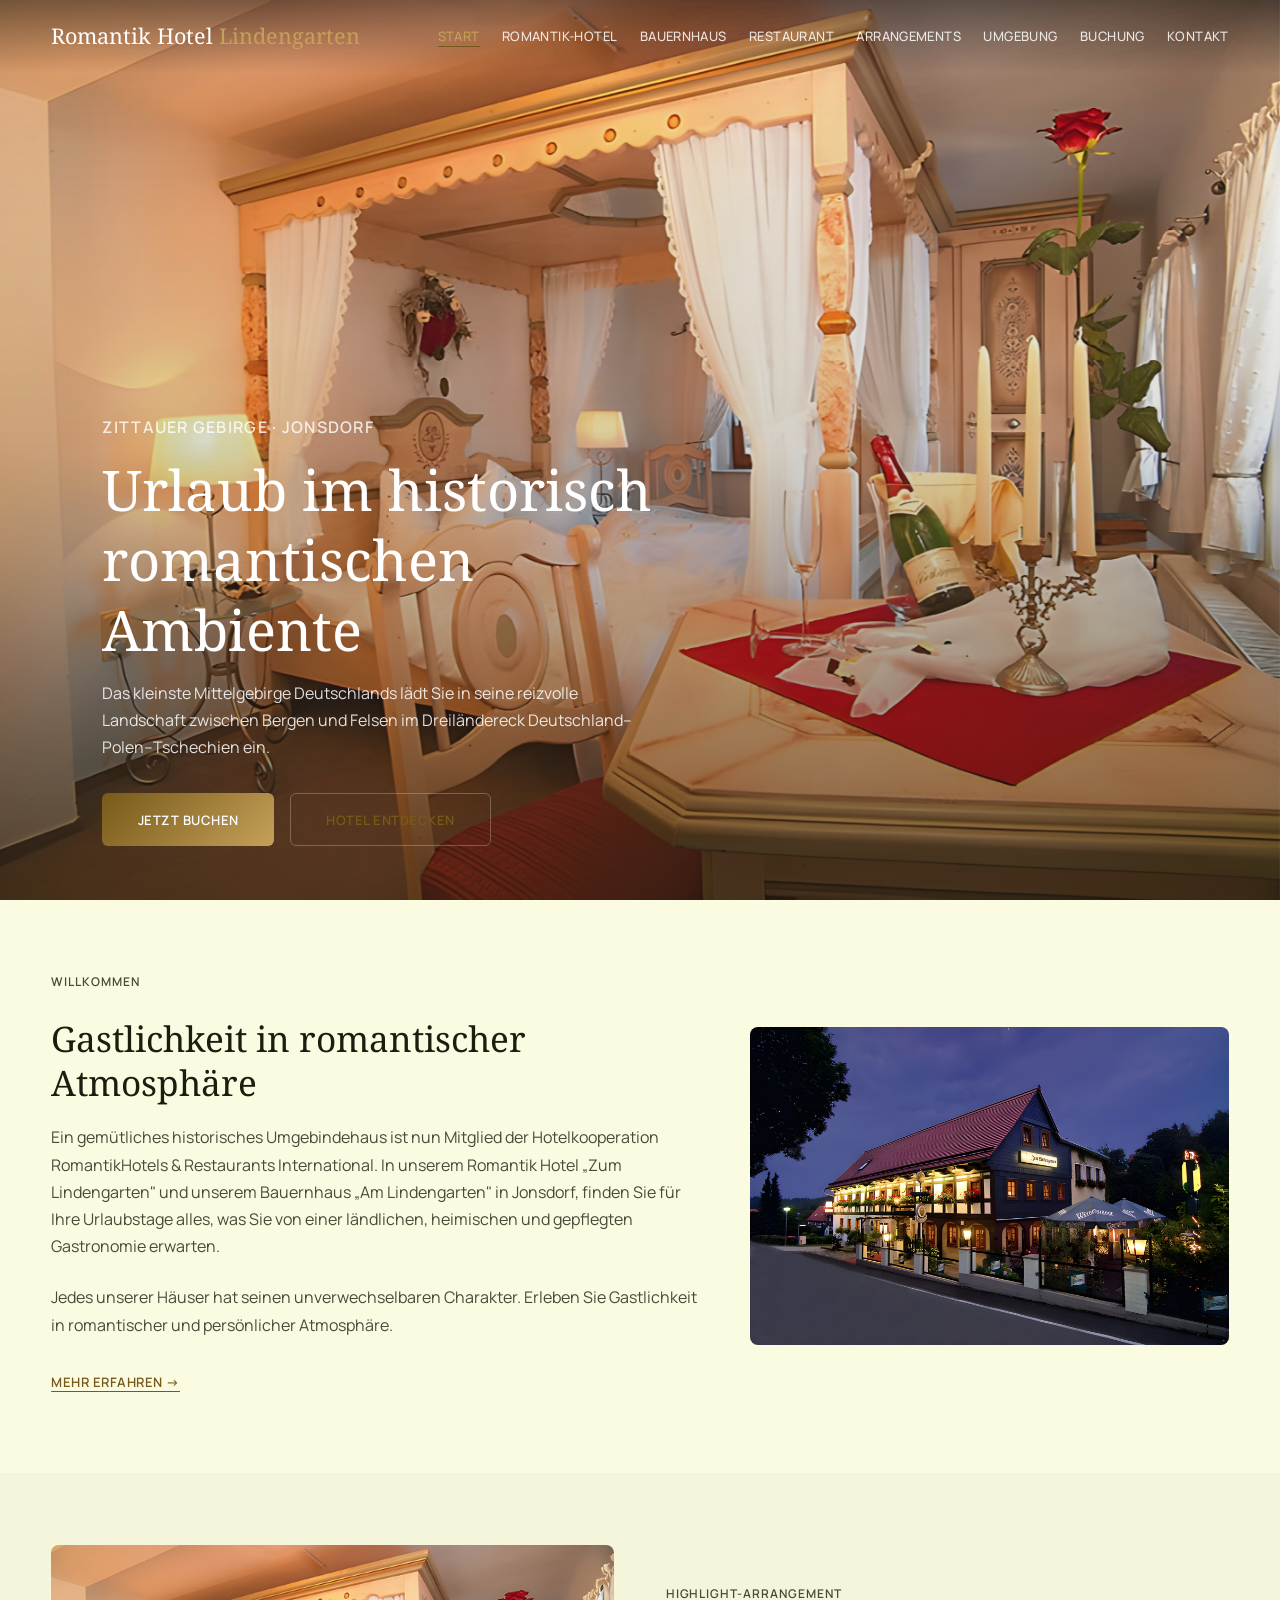
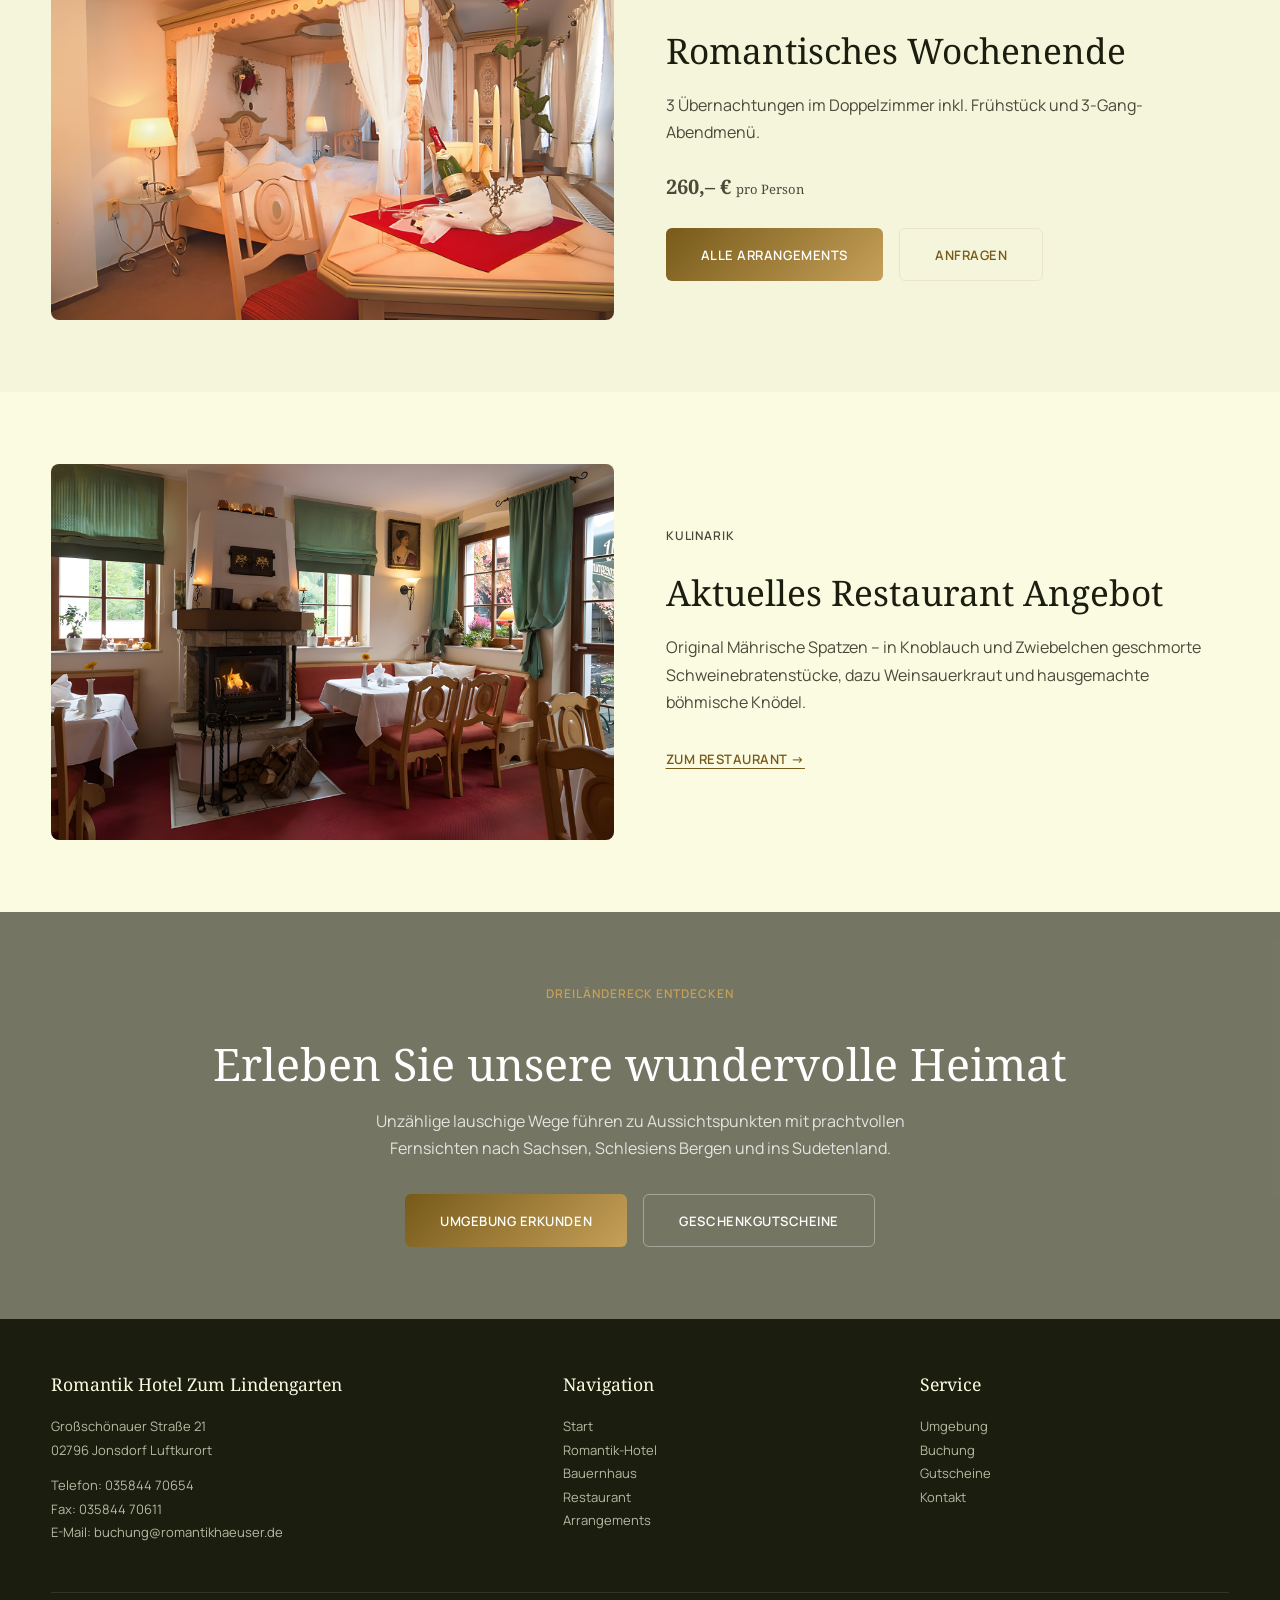
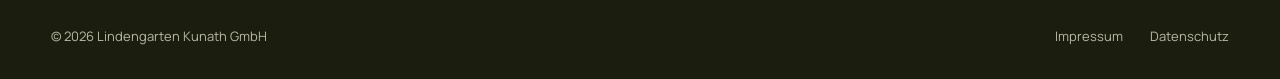
==== index.html @ 22deb22e "Add files via upload" ====
<!DOCTYPE html>
<html lang="de">
<head>
  <meta charset="UTF-8">
  <meta name="viewport" content="width=device-width, initial-scale=1.0">
  <title>Romantik Hotel Zum Lindengarten – Urlaub im Zittauer Gebirge</title>
  <meta name="description" content="Romantik Hotel Zum Lindengarten in Jonsdorf – Urlaub im historisch romantischen Ambiente im Zittauer Gebirge.">
  <link rel="stylesheet" href="css/style.css">
</head>
<body>

  <!-- ========== NAVIGATION ========== -->
  <nav class="nav-wrap">
    <div class="nav-inner">
      <a href="index.html" class="nav-logo">Romantik Hotel <span>Lindengarten</span></a>
      <ul class="nav-links">
        <li><a href="index.html">Start</a></li>
        <li><a href="romantik-hotel.html">Romantik-Hotel</a></li>
        <li><a href="bauernhaus.html">Bauernhaus</a></li>
        <li><a href="restaurant.html">Restaurant</a></li>
        <li><a href="arrangements.html">Arrangements</a></li>
        <li><a href="umgebung.html">Umgebung</a></li>
        <li><a href="buchung.html">Buchung</a></li>
        <li><a href="kontakt.html">Kontakt</a></li>
      </ul>
      <button class="nav-toggle" aria-label="Menü öffnen">
        <span></span><span></span><span></span>
      </button>
    </div>
  </nav>

  <!-- ========== HERO ========== -->
  <section class="hero">
    <div class="hero-bg" style="background-image:url('bilder/romantik-hotel-lindengarten-zittauer-gebirge-hochzeitszimmer.jpg')"></div>
    <div class="hero-overlay"></div>
    <div class="hero-content">
      <p class="overline">Zittauer Gebirge · Jonsdorf</p>
      <h1>Urlaub im historisch romantischen Ambiente</h1>
      <p>Das kleinste Mittelgebirge Deutschlands lädt Sie in seine reizvolle Landschaft zwischen Bergen und Felsen im Dreiländereck Deutschland–Polen–Tschechien ein.</p>
      <div style="display:flex;gap:1rem;flex-wrap:wrap;">
        <a href="buchung.html" class="btn btn-primary">Jetzt buchen</a>
        <a href="romantik-hotel.html" class="btn btn-secondary">Hotel entdecken</a>
      </div>
    </div>
  </section>

  <!-- ========== INTRO ========== -->
  <section class="section">
    <div class="container">
      <div class="split split-offset reveal">
        <div class="split-text">
          <p class="overline">Willkommen</p>
          <h2>Gastlichkeit in romantischer Atmosphäre</h2>
          <p>Ein gemütliches historisches Umgebindehaus ist nun Mitglied der Hotelkooperation RomantikHotels &amp; Restaurants International. In unserem Romantik Hotel „Zum Lindengarten" und unserem Bauernhaus „Am Lindengarten" in Jonsdorf, finden Sie für Ihre Urlaubstage alles, was Sie von einer ländlichen, heimischen und gepflegten Gastronomie erwarten.</p>
          <p>Jedes unserer Häuser hat seinen unverwechselbaren Charakter. Erleben Sie Gastlichkeit in romantischer und persönlicher Atmosphäre.</p>
          <a href="romantik-hotel.html" class="btn btn-tertiary">Mehr erfahren →</a>
        </div>
        <div class="split-img">
          <img src="bilder/romantik-hotel-abend.jpg" alt="Romantik Hotel Zum Lindengarten am Abend" loading="lazy">
        </div>
      </div>
    </div>
  </section>

  <!-- ========== ROMANTISCHES WOCHENENDE TEASER ========== -->
  <section class="section section-alt">
    <div class="container">
      <div class="split split-reverse reveal">
        <div class="split-text">
          <p class="overline">Highlight-Arrangement</p>
          <h2>Romantisches Wochenende</h2>
          <p>3 Übernachtungen im Doppelzimmer inkl. Frühstück und 3-Gang-Abendmenü.</p>
          <p class="card-price">260,– € <small>pro Person</small></p>
          <div style="margin-top:1.5rem;display:flex;gap:1rem;flex-wrap:wrap;">
            <a href="arrangements.html" class="btn btn-primary">Alle Arrangements</a>
            <a href="buchung.html" class="btn btn-secondary">Anfragen</a>
          </div>
        </div>
        <div class="split-img">
          <img src="bilder/romantik-hotel-lindengarten-zittauer-gebirge-hochzeitszimmer.jpg" alt="Romantisches Zimmer im Romantik Hotel" loading="lazy">
        </div>
      </div>
    </div>
  </section>

  <!-- ========== RESTAURANT TEASER ========== -->
  <section class="section">
    <div class="container">
      <div class="split reveal">
        <div class="split-img">
          <img src="bilder/restaurant-kaminzimmer.jpg" alt="Kaminzimmer im Restaurant" loading="lazy">
        </div>
        <div class="split-text">
          <p class="overline">Kulinarik</p>
          <h2>Aktuelles Restaurant Angebot</h2>
          <p>Original Mährische Spatzen – in Knoblauch und Zwiebelchen geschmorte Schweinebratenstücke, dazu Weinsauerkraut und hausgemachte böhmische Knödel.</p>
          <a href="restaurant.html" class="btn btn-tertiary">Zum Restaurant →</a>
        </div>
      </div>
    </div>
  </section>

  <!-- ========== CTA BANNER ========== -->
  <section class="cta-banner" style="background-image:url('bilder/umgebung_berglandschaft.jpg')">
    <div class="container">
      <p class="overline" style="color:var(--primary-container)">Dreiländereck entdecken</p>
      <h2>Erleben Sie unsere wundervolle Heimat</h2>
      <p>Unzählige lauschige Wege führen zu Aussichtspunkten mit prachtvollen Fernsichten nach Sachsen, Schlesiens Bergen und ins Sudetenland.</p>
      <div style="display:flex;gap:1rem;justify-content:center;flex-wrap:wrap;">
        <a href="umgebung.html" class="btn btn-primary">Umgebung erkunden</a>
        <a href="https://www.yovite.com/Restaurant-Gutschein-R-84114902.html?REF=REST" class="btn btn-secondary" style="color:#fff;border-color:rgba(255,255,255,.35);" target="_blank" rel="noopener">Geschenkgutscheine</a>
      </div>
    </div>
  </section>

  <!-- ========== FOOTER ========== -->
  <footer class="footer">
    <div class="container">
      <div class="footer-grid">
        <div>
          <h4>Romantik Hotel Zum Lindengarten</h4>
          <p>Großschönauer Straße 21<br>02796 Jonsdorf Luftkurort</p>
          <p style="margin-top:.75rem;">
            Telefon: 035844 70654<br>
            Fax: 035844 70611<br>
            E-Mail: <a href="mailto:buchung@romantikhaeuser.de">buchung@romantikhaeuser.de</a>
          </p>
        </div>
        <div>
          <h4>Navigation</h4>
          <ul>
            <li><a href="index.html">Start</a></li>
            <li><a href="romantik-hotel.html">Romantik-Hotel</a></li>
            <li><a href="bauernhaus.html">Bauernhaus</a></li>
            <li><a href="restaurant.html">Restaurant</a></li>
            <li><a href="arrangements.html">Arrangements</a></li>
          </ul>
        </div>
        <div>
          <h4>Service</h4>
          <ul>
            <li><a href="umgebung.html">Umgebung</a></li>
            <li><a href="buchung.html">Buchung</a></li>
            <li><a href="https://www.yovite.com/Restaurant-Gutschein-R-84114902.html?REF=REST" target="_blank" rel="noopener">Gutscheine</a></li>
            <li><a href="kontakt.html">Kontakt</a></li>
          </ul>
        </div>
      </div>
      <div class="footer-bottom">
        <span>&copy; 2026 Lindengarten Kunath GmbH</span>
        <div>
          <a href="impressum.html">Impressum</a>
          <a href="datenschutz.html">Datenschutz</a>
        </div>
      </div>
    </div>
  </footer>

  <script src="js/main.js"></script>
</body>
</html>
---- css/style.css ----
/* ============================================================
   ROMANTIK HOTEL ZUM LINDENGARTEN
   Design System: "The Modern Heirloom" – High-End Editorial
   ============================================================ */

/* --- Google Fonts --- */
@import url('https://fonts.googleapis.com/css2?family=Manrope:wght@300;400;500;600;700&family=Noto+Serif:ital,wght@0,400;0,700;1,400&display=swap');

/* --- CSS Custom Properties --- */
:root {
  /* Core Palette */
  --surface:                  #fbfbe2;
  --surface-dim:              #dbdcc3;
  --surface-container-lowest: #ffffff;
  --surface-container-low:    #f5f5dc;
  --surface-container:        #efefd7;
  --surface-container-high:   #e9e9d1;
  --surface-container-highest:#e4e4cc;

  --primary:            #775a19;
  --primary-container:  #c5a059;
  --on-primary:         #ffffff;

  --secondary:          #745853;
  --tertiary:           #75584d;

  --on-surface:         #1b1d0e;
  --on-surface-variant: #4a4a3a;
  --on-background:      #1b1d0e;

  --outline-variant:    #d1c5b4;

  /* Typography */
  --font-serif:  'Noto Serif', Georgia, serif;
  --font-sans:   'Manrope', 'Segoe UI', sans-serif;

  --display-lg:  clamp(2.4rem, 5vw, 3.5rem);
  --display-md:  clamp(2rem, 4vw, 2.8rem);
  --headline-lg: clamp(1.6rem, 3vw, 2.2rem);
  --headline-md: clamp(1.3rem, 2.5vw, 1.75rem);
  --title-lg:    1.25rem;
  --title-md:    1.1rem;
  --body-lg:     1rem;
  --body-md:     0.9375rem;
  --body-sm:     0.8125rem;
  --label:       0.75rem;

  /* Shadows – Ambient only */
  --shadow-ambient: 0 8px 50px rgba(27,29,14,.06);
  --shadow-elevated:0 12px 60px rgba(27,29,14,.08);

  /* Layout */
  --content-max:  1280px;
  --content-narrow: 900px;

  /* Transitions */
  --ease-elegant: cubic-bezier(.25,.46,.45,.94);
  --duration:     .45s;
}

/* --- Reset & Base --- */
*,*::before,*::after { box-sizing: border-box; margin: 0; padding: 0; }

html {
  scroll-behavior: smooth;
  -webkit-font-smoothing: antialiased;
  -moz-osx-font-smoothing: grayscale;
}

body {
  font-family: var(--font-sans);
  font-size: var(--body-lg);
  font-weight: 400;
  line-height: 1.7;
  color: var(--on-surface);
  background-color: var(--surface);
}

img { display: block; max-width: 100%; height: auto; }
a   { color: var(--primary); text-decoration: none; transition: color var(--duration) var(--ease-elegant); }
a:hover { color: var(--secondary); }

h1,h2,h3,h4 { font-family: var(--font-serif); font-weight: 400; line-height: 1.25; color: var(--on-background); }

::selection { background: var(--primary-container); color: var(--on-primary); }

/* --- Utility --- */
.overline {
  font-family: var(--font-sans);
  font-size: var(--label);
  font-weight: 600;
  letter-spacing: .08em;
  text-transform: uppercase;
  color: var(--primary);
}

.container      { max-width: var(--content-max); margin-inline: auto; padding-inline: clamp(1.5rem,4vw,4rem); }
.container-narrow { max-width: var(--content-narrow); margin-inline: auto; padding-inline: clamp(1.5rem,4vw,4rem); }

/* --- Navigation --- */
.nav-wrap {
  position: fixed; top: 0; left: 0; right: 0; z-index: 1000;
  background: linear-gradient(180deg, rgba(0,0,0,.45) 0%, rgba(0,0,0,0) 100%);
  transition: background var(--duration) var(--ease-elegant),
              box-shadow var(--duration) var(--ease-elegant);
}
.nav-wrap.scrolled {
  background: rgba(251,251,226,.92);
  -webkit-backdrop-filter: blur(16px);
  backdrop-filter: blur(16px);
  box-shadow: var(--shadow-ambient);
}

.nav-inner {
  max-width: var(--content-max);
  margin-inline: auto;
  padding: 1.1rem clamp(1.5rem,4vw,4rem);
  display: flex;
  align-items: center;
  justify-content: space-between;
}

.nav-logo {
  font-family: var(--font-serif);
  font-size: 1.35rem;
  color: #ffffff;
  white-space: nowrap;
  transition: color var(--duration) var(--ease-elegant);
  margin-right: 2.5rem;
}
.nav-logo span { color: var(--primary-container); transition: color var(--duration) var(--ease-elegant); }
.nav-wrap.scrolled .nav-logo { color: var(--on-background); }
.nav-wrap.scrolled .nav-logo span { color: var(--primary); }

.nav-links { display: flex; gap: 1.4rem; list-style: none; }
.nav-links a {
  font-family: var(--font-sans);
  font-size: var(--body-sm);
  font-weight: 500;
  letter-spacing: .03em;
  text-transform: uppercase;
  white-space: nowrap;
  color: rgba(255,255,255,.85);
  position: relative;
  padding-bottom: 2px;
  transition: color var(--duration) var(--ease-elegant);
}
.nav-wrap.scrolled .nav-links a { color: var(--on-surface-variant); }
.nav-links a::after {
  content: ''; position: absolute; left: 0; bottom: 0;
  width: 0; height: 1px;
  background: var(--primary);
  transition: width var(--duration) var(--ease-elegant);
}
.nav-links a:hover,
.nav-links a.active { color: var(--primary-container); }
.nav-wrap.scrolled .nav-links a:hover,
.nav-wrap.scrolled .nav-links a.active { color: var(--primary); }
.nav-links a:hover::after,
.nav-links a.active::after { width: 100%; }

/* Hamburger */
.nav-toggle { display: none; background: none; border: none; cursor: pointer; padding: .5rem; }
.nav-toggle span {
  display: block; width: 24px; height: 2px;
  background: #ffffff;
  margin: 5px 0;
  transition: transform var(--duration) var(--ease-elegant), opacity .2s, background var(--duration);
}
.nav-wrap.scrolled .nav-toggle span { background: var(--on-surface); }
.nav-toggle.open span:nth-child(1) { transform: translateY(7px) rotate(45deg); }
.nav-toggle.open span:nth-child(2) { opacity: 0; }
.nav-toggle.open span:nth-child(3) { transform: translateY(-7px) rotate(-45deg); }

/* --- Hero --- */
.hero {
  position: relative;
  min-height: 100vh;
  display: flex;
  align-items: flex-end;
  overflow: hidden;
}
.hero-bg {
  position: absolute; inset: 0;
  background-size: cover;
  background-position: center;
  transform: scale(1.05);
  animation: heroZoom 18s var(--ease-elegant) forwards;
}
@keyframes heroZoom { to { transform: scale(1); } }

.hero-overlay {
  position: absolute; inset: 0;
  background: linear-gradient(0deg, rgba(27,29,14,.55) 0%, rgba(27,29,14,.15) 50%, transparent 100%);
}

.hero-content {
  position: relative; z-index: 2;
  padding: 0 clamp(2rem,8vw,10%) 6vh;
  max-width: 780px;
}
.hero-content .overline { color: rgba(255,255,255,.8); margin-bottom: .75rem; }
.hero-content h1 {
  font-size: var(--display-lg);
  color: #fff;
  margin-bottom: 1rem;
}
.hero-content p {
  font-size: var(--body-lg);
  color: rgba(255,255,255,.85);
  max-width: 540px;
  margin-bottom: 2rem;
}

/* Sub-page hero (smaller) */
.hero-sub {
  min-height: 55vh;
  align-items: flex-end;
}

/* --- Buttons --- */
.btn {
  display: inline-flex; align-items: center; gap: .5rem;
  font-family: var(--font-sans);
  font-size: var(--body-sm);
  font-weight: 600;
  letter-spacing: .04em;
  text-transform: uppercase;
  padding: .9rem 2.2rem;
  border-radius: .375rem;
  border: none;
  cursor: pointer;
  transition: all var(--duration) var(--ease-elegant);
}

.btn-primary {
  background: linear-gradient(135deg, var(--primary), var(--primary-container));
  color: var(--on-primary);
}
.btn-primary:hover {
  filter: brightness(1.1);
  transform: translateY(-2px);
  box-shadow: 0 6px 24px rgba(119,90,25,.25);
  color: var(--on-primary);
}

.btn-secondary {
  background: transparent;
  color: var(--primary);
  border: 1px solid rgba(209,197,180,.35);
}
.btn-secondary:hover {
  background: rgba(119,90,25,.06);
  border-color: var(--primary);
  color: var(--primary);
}

.btn-tertiary {
  background: transparent;
  color: var(--primary);
  padding: .5rem 0;
  text-decoration: underline;
  text-underline-offset: 4px;
  text-decoration-thickness: 1px;
}
.btn-tertiary:hover { text-decoration-thickness: 2px; color: var(--primary); }

/* --- Sections --- */
.section        { padding: clamp(4rem,8vh,7rem) 0; }
.section-alt    { background: var(--surface-container-low); }
.section-inset  { background: var(--surface-container); }
.section-dark   { background: var(--on-background); color: var(--surface); }

.section-header {
  margin-bottom: clamp(2rem,4vh,3.5rem);
}
.section-header h2 {
  font-size: var(--display-md);
  margin-top: .5rem;
}
.section-header p {
  margin-top: 1rem;
  color: var(--on-surface-variant);
  max-width: 600px;
  font-size: var(--body-lg);
}

/* --- Asymmetric Two-Column --- */
.split {
  display: grid;
  grid-template-columns: 1fr 1fr;
  gap: clamp(2rem,4vw,5rem);
  align-items: center;
}
.split-offset {
  grid-template-columns: 55% 1fr;
}
.split-reverse {
  direction: rtl;
}
.split-reverse > * { direction: ltr; }

.split-img {
  border-radius: .5rem;
  overflow: hidden;
}
.split-img img {
  width: 100%;
  height: 100%;
  object-fit: cover;
  transition: transform 6s var(--ease-elegant);
}
.split-img:hover img { transform: scale(1.04); }

.split-text h2 { font-size: var(--headline-lg); margin-bottom: 1.25rem; }
.split-text p  { color: var(--on-surface-variant); margin-bottom: 1.5rem; }

/* --- Image Gallery with Ken Burns --- */
.gallery {
  display: grid;
  grid-template-columns: repeat(auto-fill, minmax(280px, 1fr));
  gap: 1rem;
}
.gallery-item {
  position: relative;
  border-radius: .5rem;
  overflow: hidden;
  aspect-ratio: 4/3;
  cursor: pointer;
}
.gallery-item img {
  width: 100%; height: 100%;
  object-fit: cover;
  transition: transform 5s var(--ease-elegant);
}
.gallery-item:hover img { transform: scale(1.08); }

.gallery-item .gallery-overlay {
  position: absolute; inset: 0;
  background: linear-gradient(0deg, rgba(27,29,14,.4) 0%, transparent 60%);
  opacity: 0;
  transition: opacity var(--duration) var(--ease-elegant);
  display: flex; align-items: flex-end; padding: 1.25rem;
}
.gallery-item:hover .gallery-overlay { opacity: 1; }
.gallery-overlay span {
  color: #fff;
  font-family: var(--font-serif);
  font-size: var(--title-md);
}

/* Lightbox */
.lightbox {
  position: fixed; inset: 0; z-index: 2000;
  background: rgba(27,29,14,.92);
  display: flex; align-items: center; justify-content: center;
  opacity: 0; pointer-events: none;
  transition: opacity var(--duration) var(--ease-elegant);
}
.lightbox.active { opacity: 1; pointer-events: all; }
.lightbox img {
  max-width: 90vw; max-height: 85vh;
  border-radius: .5rem;
  box-shadow: var(--shadow-elevated);
}
.lightbox-close {
  position: absolute; top: 2rem; right: 2rem;
  width: 44px; height: 44px;
  background: rgba(251,251,226,.15);
  -webkit-backdrop-filter: blur(12px);
  backdrop-filter: blur(12px);
  border: none; border-radius: 50%;
  color: #fff; font-size: 1.4rem;
  cursor: pointer;
  transition: background var(--duration);
}
.lightbox-close:hover { background: rgba(251,251,226,.3); }
.lightbox-prev,
.lightbox-next {
  position: absolute; top: 50%; transform: translateY(-50%);
  width: 48px; height: 48px;
  background: rgba(251,251,226,.12);
  -webkit-backdrop-filter: blur(12px);
  backdrop-filter: blur(12px);
  border: none; border-radius: 50%;
  color: #fff; font-size: 1.5rem;
  cursor: pointer;
  transition: background var(--duration);
}
.lightbox-prev { left: 1.5rem; }
.lightbox-next { right: 1.5rem; }
.lightbox-prev:hover,
.lightbox-next:hover { background: rgba(251,251,226,.25); }

/* --- Cards (Arrangements, Features) --- */
.card-grid {
  display: grid;
  grid-template-columns: repeat(auto-fill, minmax(340px, 1fr));
  gap: clamp(1.5rem,3vw,2.5rem);
}

.card {
  background: var(--surface-container-lowest);
  border-radius: .5rem;
  overflow: hidden;
  box-shadow: var(--shadow-ambient);
  border-top: 3px solid var(--primary-container);
  transition: transform var(--duration) var(--ease-elegant),
              box-shadow var(--duration) var(--ease-elegant);
}
.card:hover {
  transform: translateY(-4px);
  box-shadow: var(--shadow-elevated);
}
.card-body {
  padding: 2rem 2rem 2.25rem;
  display: flex;
  flex-direction: column;
}
.card-body h3 {
  font-size: var(--headline-md);
  margin-bottom: .75rem;
}
.card-body p {
  color: var(--on-surface-variant);
  font-size: var(--body-md);
  margin-bottom: 1.25rem;
}
.card-footer {
  margin-top: auto;
  padding-top: .75rem;
}
.card-price {
  font-family: var(--font-serif);
  font-size: var(--title-lg);
  color: var(--primary);
  font-weight: 700;
}
.card-price small {
  font-weight: 400;
  font-size: var(--body-sm);
  color: var(--on-surface-variant);
}

/* --- Price Table --- */
.price-table {
  width: 100%;
  border-collapse: collapse;
}
.price-table tr {
  transition: background var(--duration);
}
.price-table tr:hover {
  background: var(--surface-container-low);
}
.price-table td {
  padding: 1rem 0;
  font-size: var(--body-lg);
}
.price-table td:last-child {
  text-align: right;
  font-family: var(--font-serif);
  font-weight: 700;
  color: var(--primary);
  white-space: nowrap;
}
.price-table tr + tr td {
  border-top: 1px solid rgba(209,197,180,.2);
}

/* --- Features List --- */
.features-grid {
  display: grid;
  grid-template-columns: repeat(auto-fill, minmax(220px, 1fr));
  gap: 1.5rem;
}
.feature-item {
  display: flex; align-items: flex-start; gap: .75rem;
}
.feature-icon {
  flex-shrink: 0;
  width: 28px; height: 28px;
  color: var(--primary);
  margin-top: 2px;
}
.feature-item span {
  font-size: var(--body-md);
  color: var(--on-surface-variant);
}

/* --- Form --- */
.form-group {
  margin-bottom: 1.75rem;
}
.form-group label {
  display: block;
  font-size: var(--label);
  font-weight: 600;
  letter-spacing: .06em;
  text-transform: uppercase;
  color: var(--on-surface-variant);
  margin-bottom: .5rem;
}
.form-control {
  width: 100%;
  padding: .85rem 0;
  font-family: var(--font-sans);
  font-size: var(--body-lg);
  color: var(--on-surface);
  background: transparent;
  border: none;
  border-bottom: 1px solid rgba(209,197,180,.35);
  transition: border-color var(--duration) var(--ease-elegant);
  outline: none;
}
.form-control:focus {
  border-bottom-color: var(--primary);
}
textarea.form-control {
  resize: vertical; min-height: 120px;
  border: 1px solid rgba(209,197,180,.2);
  border-radius: .375rem;
  padding: 1rem;
  margin-top: .25rem;
}
textarea.form-control:focus {
  border-color: var(--primary);
}

.form-row {
  display: grid;
  grid-template-columns: 1fr 1fr;
  gap: 1.5rem;
}

/* --- Footer --- */
.footer {
  background: var(--on-background);
  color: rgba(251,251,226,.7);
  padding: clamp(3rem,6vh,5rem) 0 2rem;
}
.footer-grid {
  display: grid;
  grid-template-columns: 1.5fr 1fr 1fr;
  gap: 3rem;
  margin-bottom: 3rem;
}
.footer h4 {
  color: var(--surface);
  font-size: var(--title-md);
  margin-bottom: 1.25rem;
}
.footer p, .footer li {
  font-size: var(--body-sm);
  line-height: 1.8;
}
.footer ul { list-style: none; }
.footer a { color: rgba(251,251,226,.7); }
.footer a:hover { color: var(--primary-container); }

.footer-bottom {
  padding-top: 2rem;
  border-top: 1px solid rgba(251,251,226,.1);
  display: flex;
  justify-content: space-between;
  align-items: center;
  font-size: var(--body-sm);
  flex-wrap: wrap;
  gap: 1rem;
}
.footer-bottom a { margin-left: 1.5rem; }

/* --- Scroll Reveal Animation --- */
.reveal {
  opacity: 0;
  transform: translateY(32px);
  transition: opacity .7s var(--ease-elegant), transform .7s var(--ease-elegant);
}
.reveal.visible {
  opacity: 1;
  transform: translateY(0);
}

/* --- Opening Hours --- */
.hours-table td {
  padding: .75rem 2rem .75rem 0;
  font-size: var(--body-lg);
}
.hours-table td:last-child {
  color: var(--primary);
  font-weight: 600;
}

/* --- CTA Banner --- */
.cta-banner {
  position: relative;
  padding: clamp(4rem,8vh,7rem) 0;
  background-size: cover;
  background-position: center;
  background-attachment: fixed;
}
.cta-banner::before {
  content: ''; position: absolute; inset: 0;
  background: rgba(27,29,14,.6);
}
.cta-banner .container { position: relative; z-index: 2; text-align: center; }
.cta-banner h2 { color: #fff; font-size: var(--display-md); margin-bottom: 1rem; }
.cta-banner p { color: rgba(255,255,255,.8); max-width: 540px; margin: 0 auto 2rem; }

/* --- Kurtaxe Info Box --- */
.info-box {
  background: var(--surface-container);
  border-radius: .5rem;
  padding: 2rem 2.5rem;
  margin-top: 2rem;
}
.info-box h4 {
  font-size: var(--title-lg);
  color: var(--primary);
  margin-bottom: .5rem;
}
.info-box p {
  color: var(--on-surface-variant);
  font-size: var(--body-md);
}

/* --- Legal Pages --- */
.legal-content h2 { font-size: var(--headline-lg); margin: 2.5rem 0 1rem; }
.legal-content h3 { font-size: var(--headline-md); font-family: var(--font-sans); font-weight: 600; margin: 2rem 0 .75rem; }
.legal-content h4 { font-size: var(--title-lg); font-family: var(--font-sans); font-weight: 600; margin: 1.5rem 0 .5rem; }
.legal-content p  { margin-bottom: 1rem; color: var(--on-surface-variant); }
.legal-content ul { margin: 0 0 1rem 1.5rem; color: var(--on-surface-variant); }

/* --- Responsive --- */
@media (max-width: 1024px) {
  .nav-links  { display: none; }
  .nav-toggle { display: block; }

  .nav-links.open {
    display: flex; flex-direction: column;
    position: fixed; top: 0; right: 0;
    width: min(320px, 85vw); height: 100vh;
    background: rgba(251,251,226,.96);
    -webkit-backdrop-filter: blur(20px);
    backdrop-filter: blur(20px);
    padding: 5rem 2.5rem 2.5rem;
    gap: 0;
    box-shadow: var(--shadow-elevated);
    z-index: 999;
  }
  .nav-links.open a {
    font-size: var(--title-lg);
    padding: 1rem 0;
  }

  .split, .split-offset { grid-template-columns: 1fr; }
  .split-reverse { direction: ltr; }
  .footer-grid { grid-template-columns: 1fr; }
  .form-row { grid-template-columns: 1fr; }
}

@media (max-width: 640px) {
  .hero { min-height: 85vh; }
  .hero-sub { min-height: 45vh; }
  .card-grid { grid-template-columns: 1fr; }
  .gallery { grid-template-columns: 1fr 1fr; }
  .features-grid { grid-template-columns: 1fr; }
}
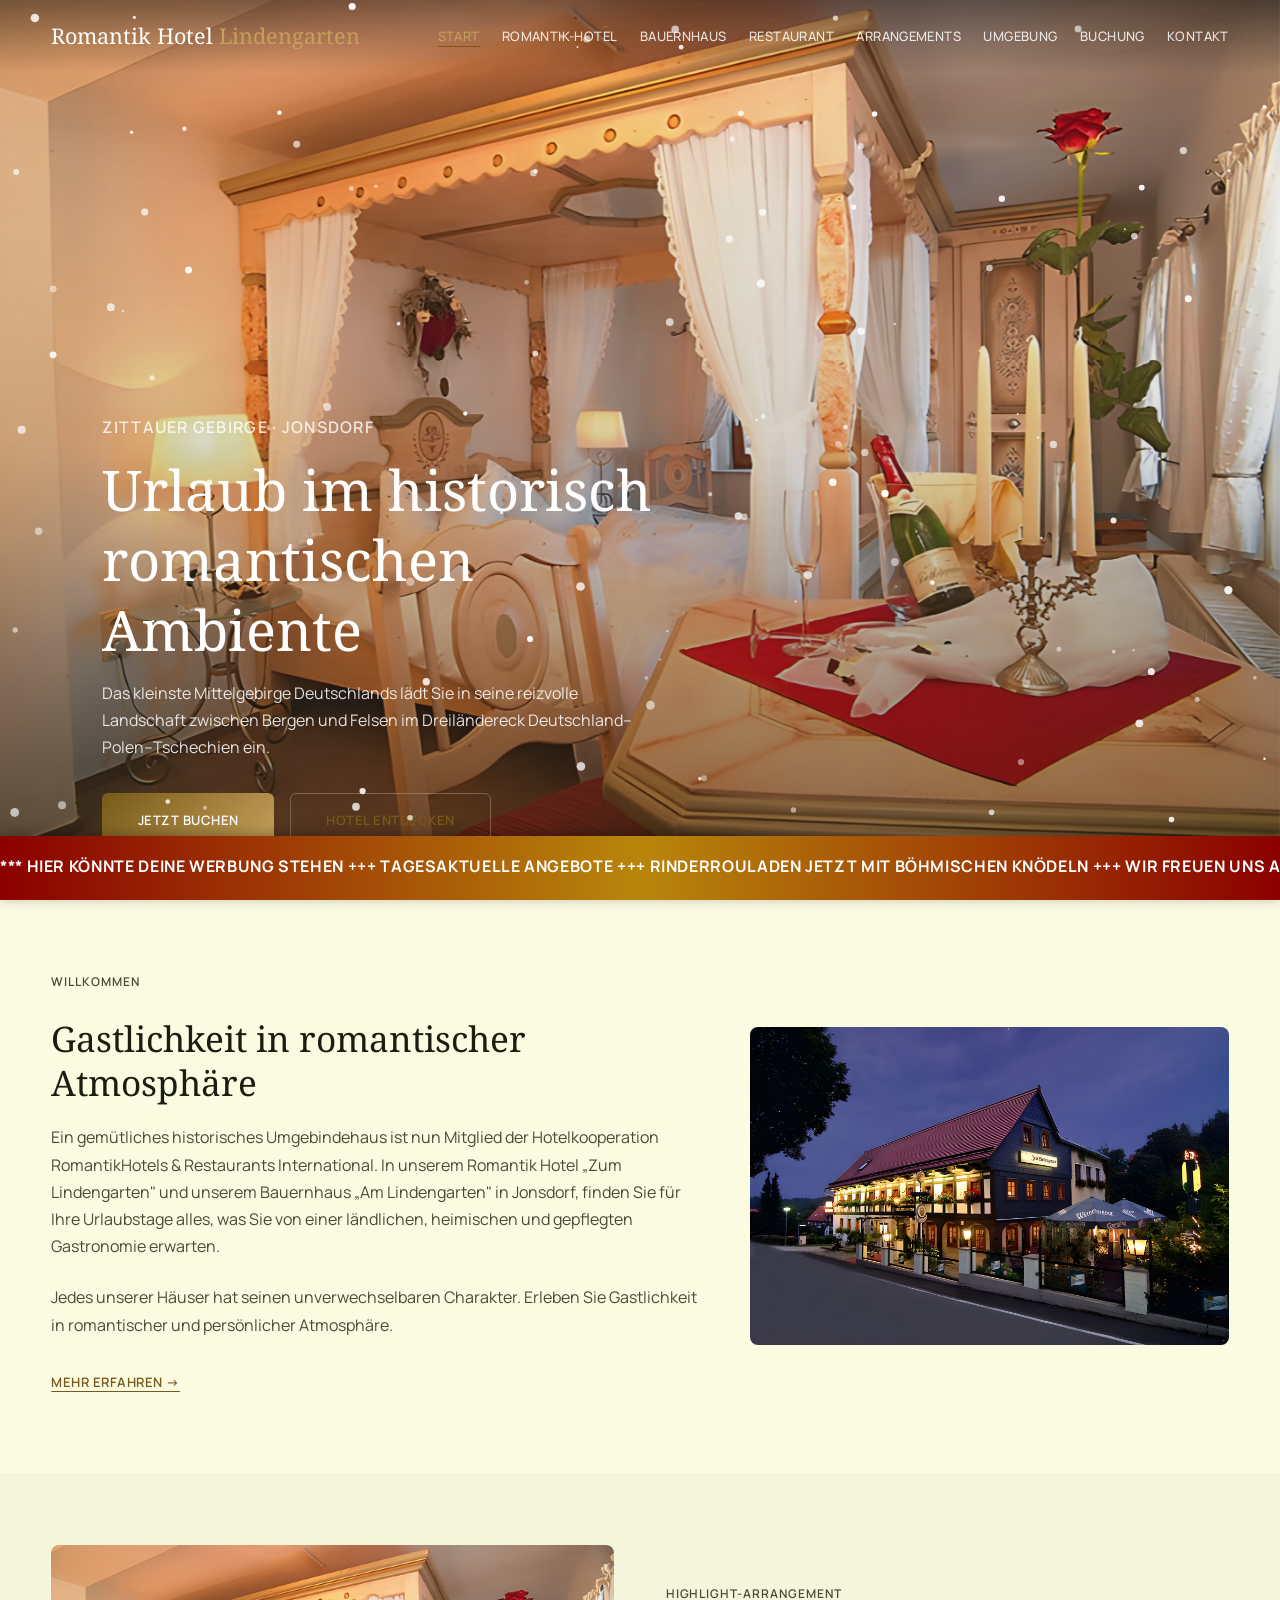
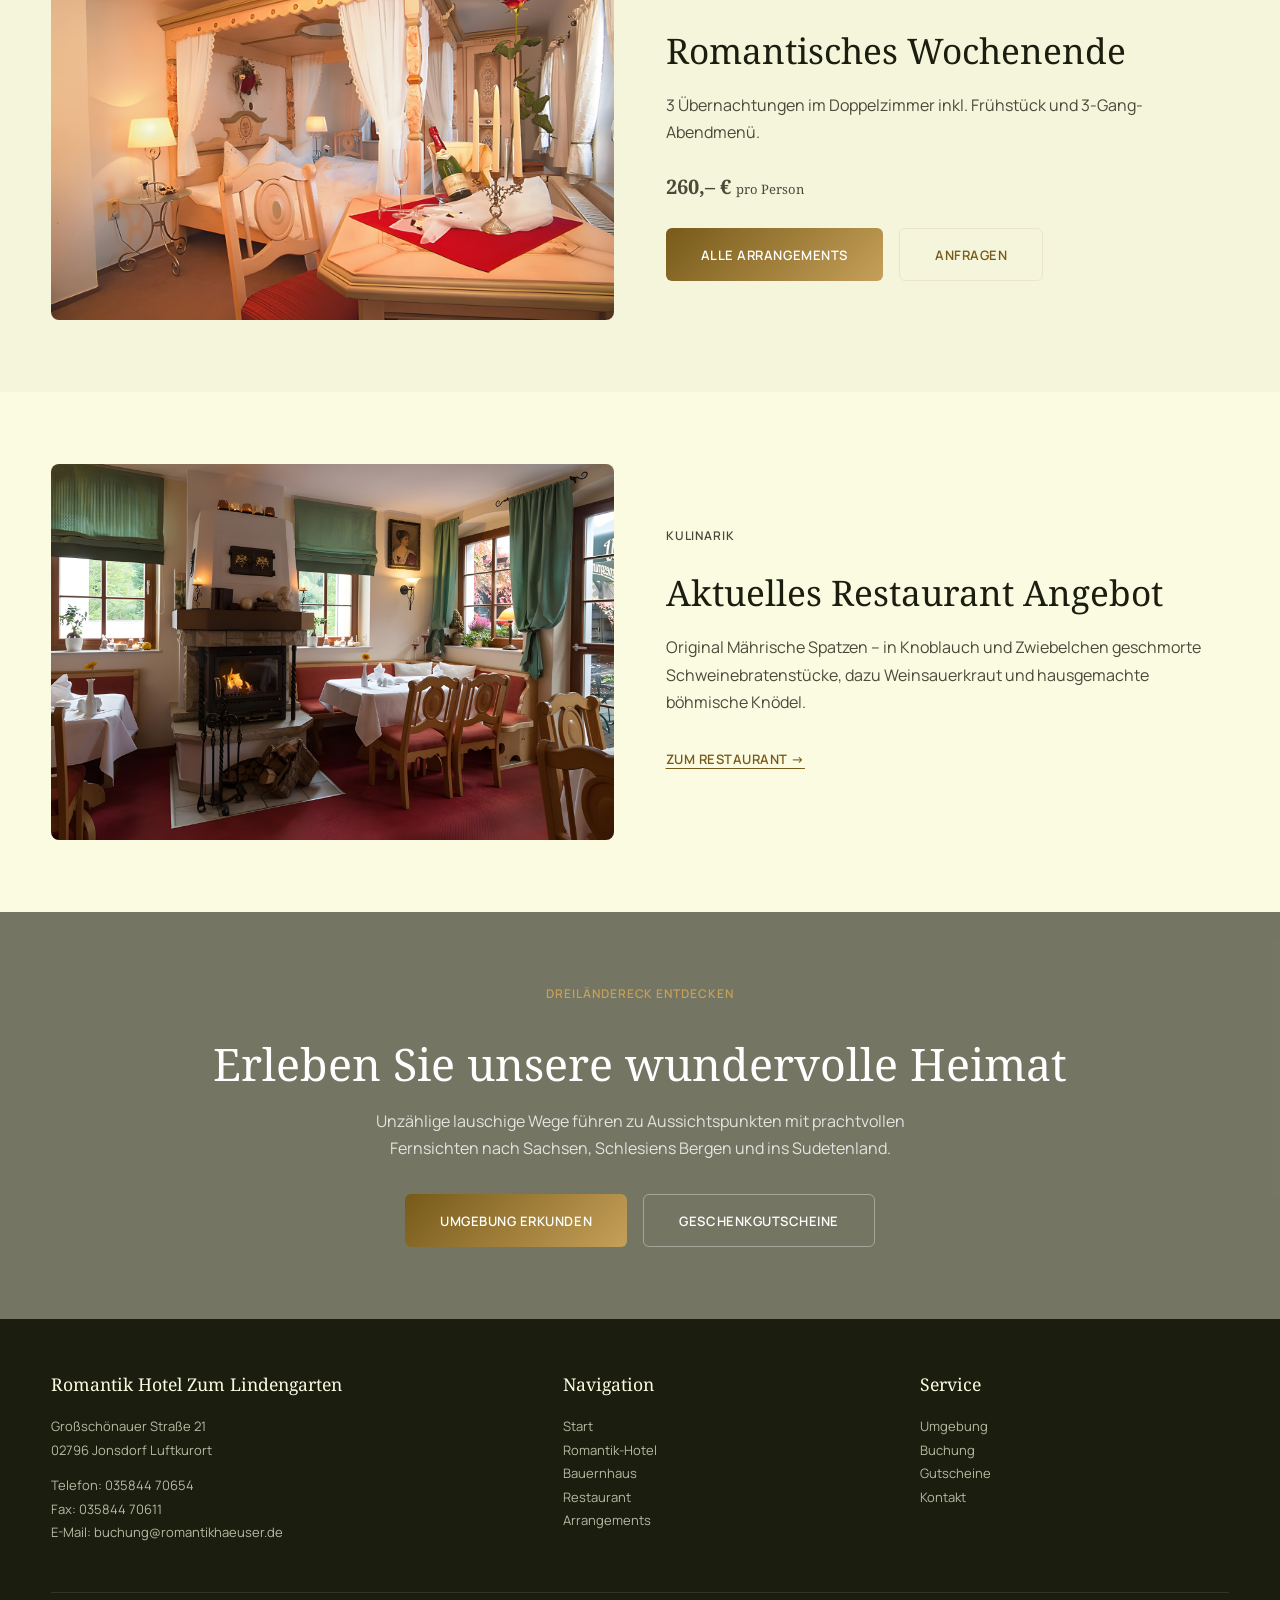
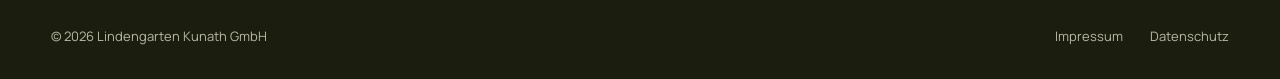
==== commit 427a0371: "Add files via upload" ====
--- a/index.html
+++ b/index.html
@@ -8,6 +8,22 @@
   <link rel="stylesheet" href="css/style.css">
 </head>
 <body>
+
+  <!-- ========== TESTWEISE: Hintergrundmusik ========== -->
+  <audio id="bg-music" autoplay loop>
+    <source src="musik/musik1.mp3" type="audio/mpeg">
+  </audio>
+
+  <!-- ========== TESTWEISE: Laufschrift-Banner ========== -->
+  <div class="marquee-banner">
+    <div class="marquee-track">
+      <span>*** HIER KÖNNTE DEINE WERBUNG STEHEN +++ TAGESAKTUELLE ANGEBOTE +++ RINDERROULADEN JETZT MIT BÖHMISCHEN KNÖDELN +++ WIR FREUEN UNS AUF SIE +++&nbsp;<span class="marquee-bunny">🐇</span>&nbsp;&nbsp;</span>
+      <span>*** HIER KÖNNTE DEINE WERBUNG STEHEN +++ TAGESAKTUELLE ANGEBOTE +++ RINDERROULADEN JETZT MIT BÖHMISCHEN KNÖDELN +++ WIR FREUEN UNS AUF SIE +++&nbsp;<span class="marquee-bunny">🐇</span>&nbsp;&nbsp;</span>
+    </div>
+  </div>
+
+  <!-- ========== TESTWEISE: Schneeeffekt ========== -->
+  <canvas id="snow-canvas"></canvas>
 
   <!-- ========== NAVIGATION ========== -->
   <nav class="nav-wrap">
@@ -157,5 +173,79 @@
   </footer>
 
   <script src="js/main.js"></script>
+
+  <!-- ========== TESTWEISE: Schnee-Animation + Musik-Autoplay-Fallback ========== -->
+  <script>
+  (function() {
+    /* --- Musik Autoplay Fallback --- */
+    var music = document.getElementById('bg-music');
+    if (music) {
+      var playPromise = music.play();
+      if (playPromise !== undefined) {
+        playPromise.catch(function() {
+          // Browser hat Autoplay blockiert → beim ersten Klick/Touch starten
+          function startMusic() {
+            music.play();
+            document.removeEventListener('click', startMusic);
+            document.removeEventListener('touchstart', startMusic);
+            document.removeEventListener('scroll', startMusic);
+          }
+          document.addEventListener('click', startMusic, { once: false });
+          document.addEventListener('touchstart', startMusic, { once: false });
+          document.addEventListener('scroll', startMusic, { once: false, passive: true });
+        });
+      }
+    }
+
+    /* --- Schneeeffekt --- */
+    var canvas = document.getElementById('snow-canvas');
+    if (!canvas) return;
+    var ctx = canvas.getContext('2d');
+    var flakes = [];
+    var maxFlakes = 120;
+
+    function resize() {
+      canvas.width = window.innerWidth;
+      canvas.height = window.innerHeight;
+    }
+    window.addEventListener('resize', resize);
+    resize();
+
+    for (var i = 0; i < maxFlakes; i++) {
+      flakes.push({
+        x: Math.random() * canvas.width,
+        y: Math.random() * canvas.height,
+        r: Math.random() * 3.5 + 1,
+        speed: Math.random() * 1.2 + 0.4,
+        wind: Math.random() * 0.6 - 0.3,
+        opacity: Math.random() * 0.6 + 0.4
+      });
+    }
+
+    function drawSnow() {
+      ctx.clearRect(0, 0, canvas.width, canvas.height);
+      for (var i = 0; i < flakes.length; i++) {
+        var f = flakes[i];
+        ctx.beginPath();
+        ctx.arc(f.x, f.y, f.r, 0, Math.PI * 2);
+        ctx.fillStyle = 'rgba(255,255,255,' + f.opacity + ')';
+        ctx.fill();
+
+        f.y += f.speed;
+        f.x += f.wind;
+
+        if (f.y > canvas.height + 5) {
+          f.y = -5;
+          f.x = Math.random() * canvas.width;
+        }
+        if (f.x > canvas.width + 5) f.x = -5;
+        if (f.x < -5) f.x = canvas.width + 5;
+      }
+      requestAnimationFrame(drawSnow);
+    }
+    drawSnow();
+  })();
+  </script>
+
 </body>
 </html>
--- a/css/style.css
+++ b/css/style.css
@@ -651,6 +651,11 @@
   .nav-links.open a {
     font-size: var(--title-lg);
     padding: 1rem 0;
+    color: var(--on-surface-variant);
+  }
+  .nav-links.open a:hover,
+  .nav-links.open a.active {
+    color: var(--primary);
   }
 
   .split, .split-offset { grid-template-columns: 1fr; }
@@ -666,3 +671,61 @@
   .gallery { grid-template-columns: 1fr 1fr; }
   .features-grid { grid-template-columns: 1fr; }
 }
+
+/* ============================================================
+   TESTWEISE – Laufschrift-Banner & Schneeeffekt
+   (kann komplett entfernt werden)
+   ============================================================ */
+
+/* --- Marquee Banner --- */
+.marquee-banner {
+  position: fixed;
+  bottom: 0;
+  left: 0;
+  right: 0;
+  z-index: 9999;
+  background: linear-gradient(90deg, #8b0000, #b8860b, #8b0000);
+  color: #fff;
+  font-family: var(--font-sans);
+  font-size: 1rem;
+  font-weight: 700;
+  letter-spacing: .04em;
+  padding: .65rem 0;
+  overflow: hidden;
+  white-space: nowrap;
+  box-shadow: 0 -2px 12px rgba(0,0,0,.3);
+}
+.marquee-track {
+  display: inline-flex;
+  animation: marquee-scroll 22s linear infinite;
+}
+.marquee-track span {
+  flex-shrink: 0;
+  padding-right: 3rem;
+}
+@keyframes marquee-scroll {
+  0%   { transform: translateX(0); }
+  100% { transform: translateX(-50%); }
+}
+
+/* --- TESTWEISE: Osterhase Animation --- */
+.marquee-bunny {
+  display: inline-block;
+  font-size: 1.6rem;
+  animation: bunny-hop .5s ease-in-out infinite;
+  vertical-align: middle;
+}
+@keyframes bunny-hop {
+  0%, 100% { transform: translateY(0) scaleX(-1); }
+  50%      { transform: translateY(-.35rem) scaleX(-1); }
+}
+
+/* --- Schnee Canvas --- */
+#snow-canvas {
+  position: fixed;
+  inset: 0;
+  width: 100%;
+  height: 100%;
+  z-index: 9998;
+  pointer-events: none;
+}
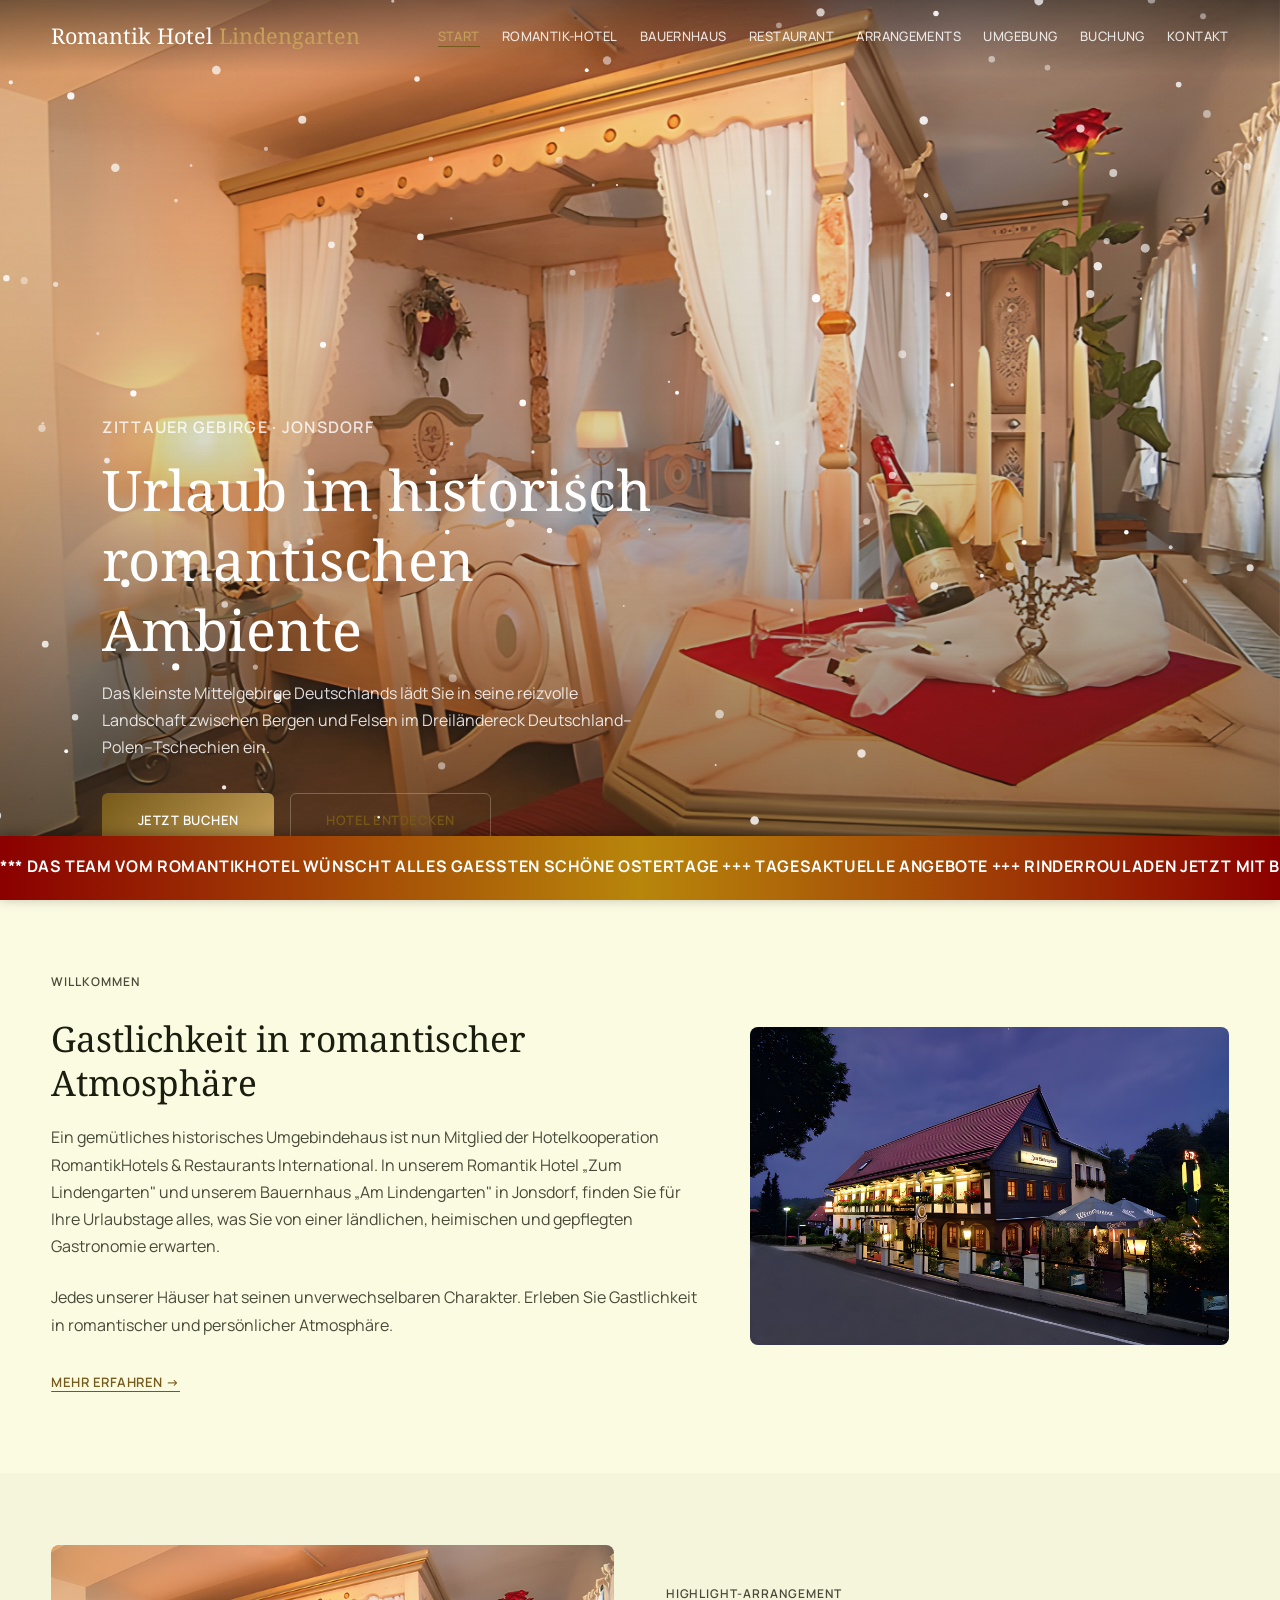
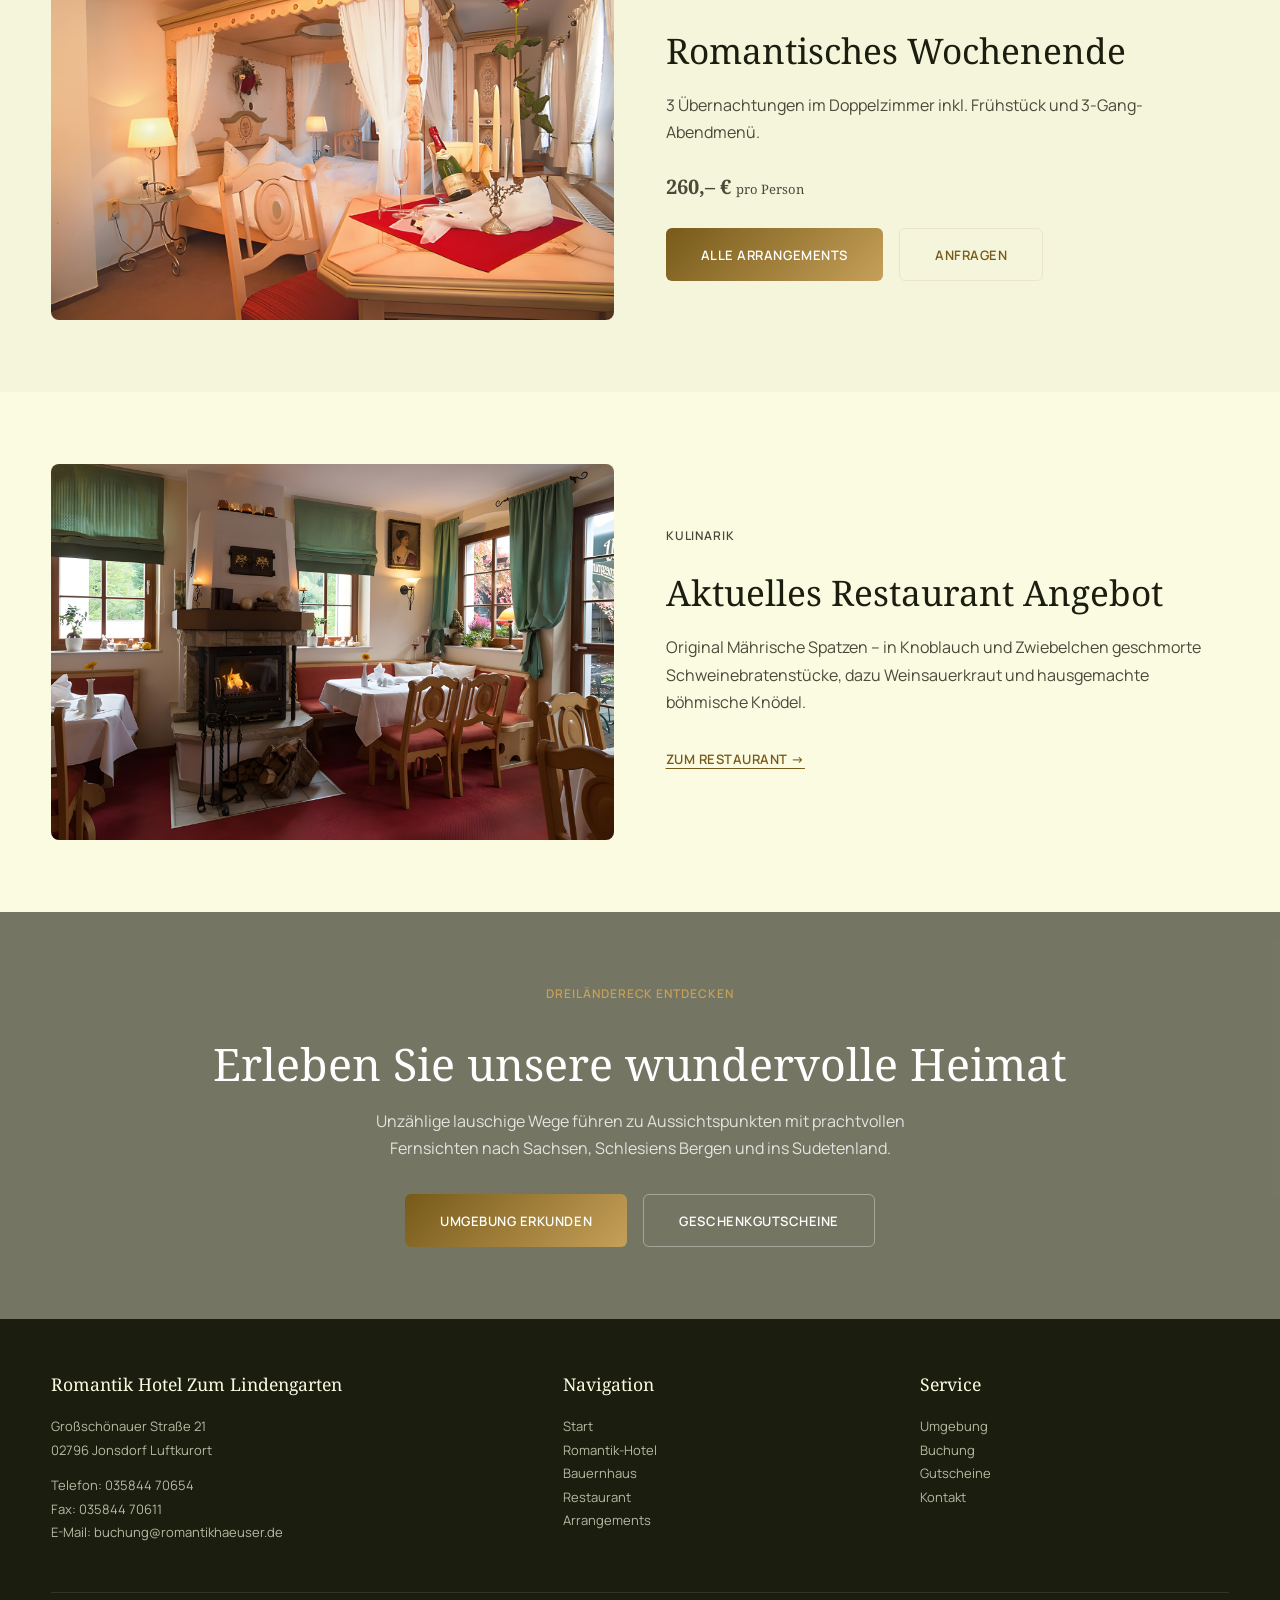
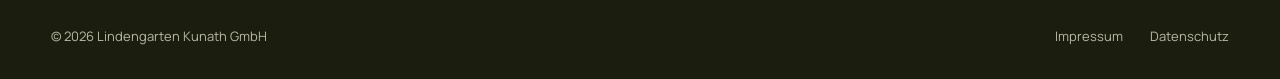
==== commit e35e4325: "Add files via upload" ====
--- a/index.html
+++ b/index.html
@@ -17,8 +17,8 @@
   <!-- ========== TESTWEISE: Laufschrift-Banner ========== -->
   <div class="marquee-banner">
     <div class="marquee-track">
-      <span>*** HIER KÖNNTE DEINE WERBUNG STEHEN +++ TAGESAKTUELLE ANGEBOTE +++ RINDERROULADEN JETZT MIT BÖHMISCHEN KNÖDELN +++ WIR FREUEN UNS AUF SIE +++&nbsp;<span class="marquee-bunny">🐇</span>&nbsp;&nbsp;</span>
-      <span>*** HIER KÖNNTE DEINE WERBUNG STEHEN +++ TAGESAKTUELLE ANGEBOTE +++ RINDERROULADEN JETZT MIT BÖHMISCHEN KNÖDELN +++ WIR FREUEN UNS AUF SIE +++&nbsp;<span class="marquee-bunny">🐇</span>&nbsp;&nbsp;</span>
+      <span>*** DAS TEAM VOM ROMANTIKHOTEL WÜNSCHT ALLES GAESSTEN SCHÖNE OSTERTAGE +++ TAGESAKTUELLE ANGEBOTE +++ RINDERROULADEN JETZT MIT BÖHMISCHEN KNÖDELN +++ WIR FREUEN UNS AUF IHREN BESUCH +++&nbsp;<span class="marquee-bunny">🐇</span>&nbsp;&nbsp;</span>
+      <span>*** DAS TEAM VOM ROMANTIKHOTEL WÜNSCHT ALLES GAESSTEN SCHÖNE OSTERTAGE +++ TAGESAKTUELLE ANGEBOTE +++ RINDERROULADEN JETZT MIT BÖHMISCHEN KNÖDELN +++ WIR FREUEN UNS AUF IHREN BESUCH +++&nbsp;<span class="marquee-bunny">🐇</span>&nbsp;&nbsp;</span>
     </div>
   </div>
 
